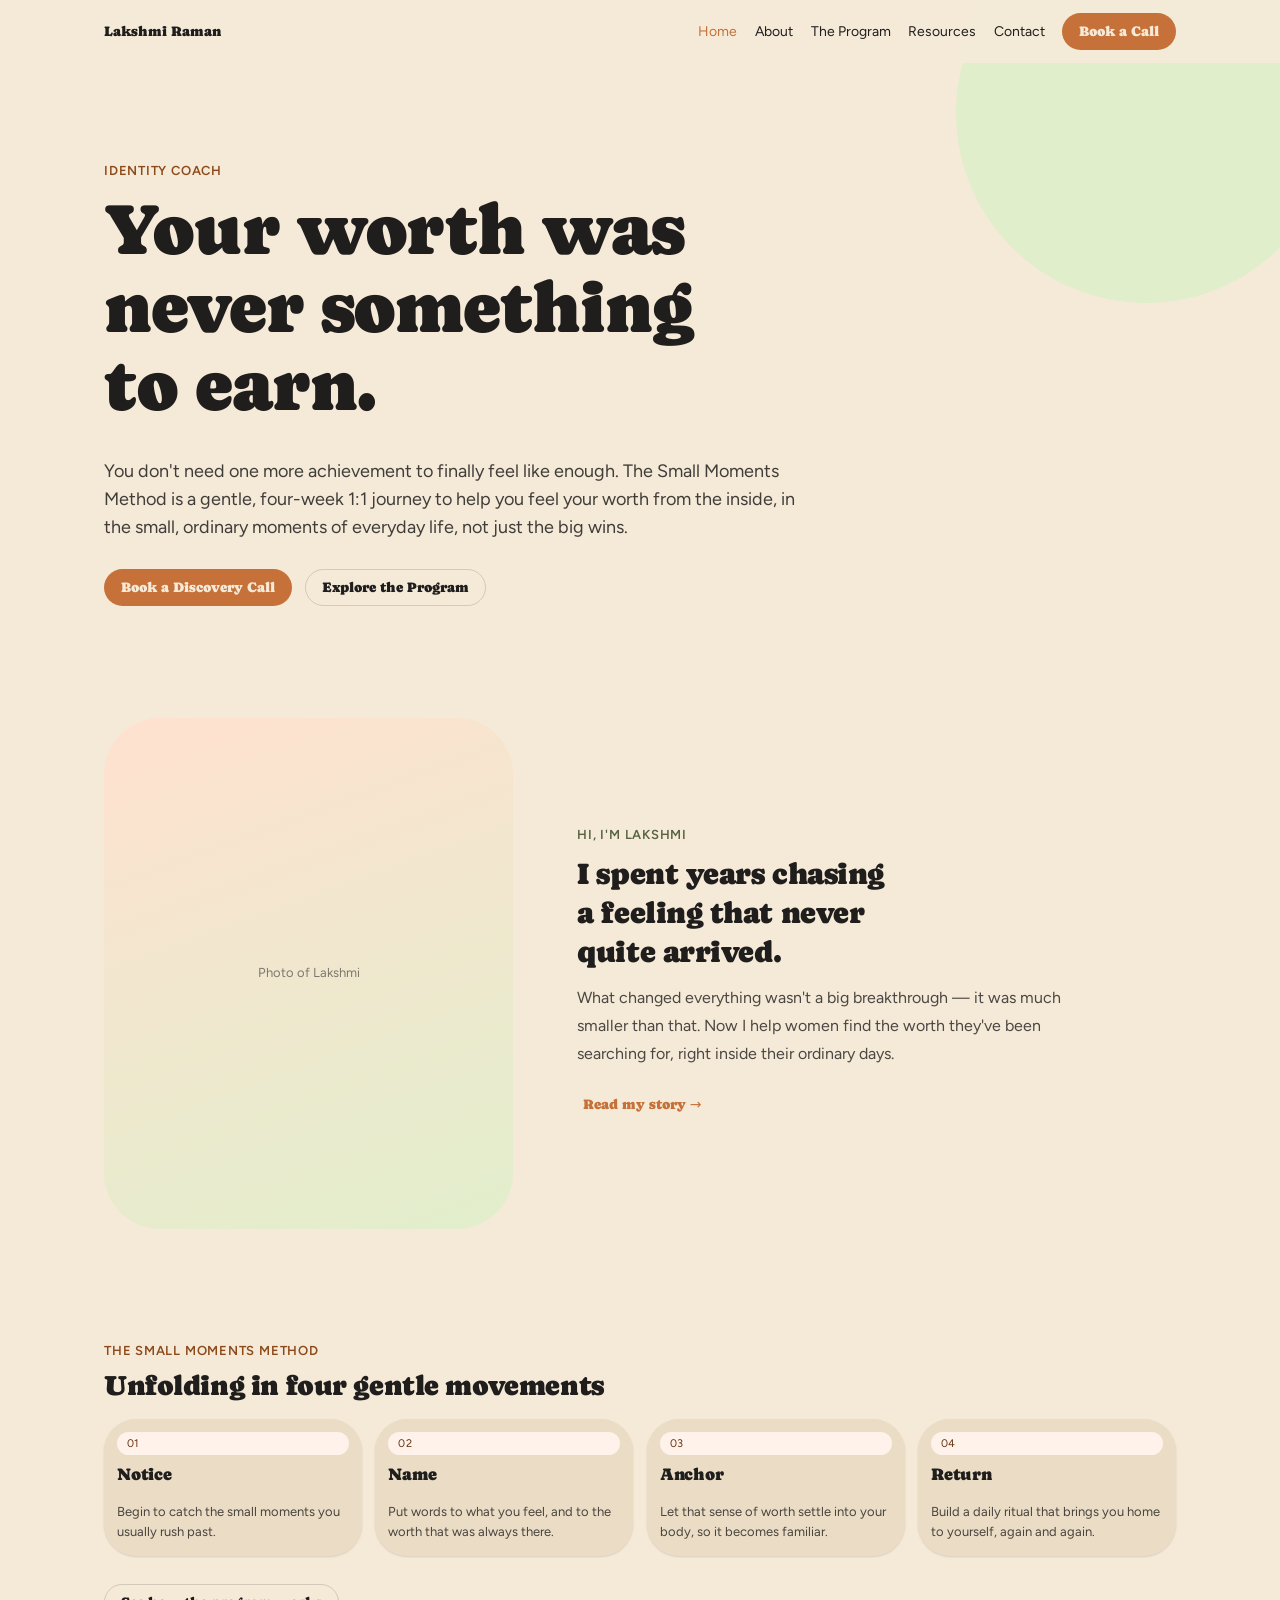
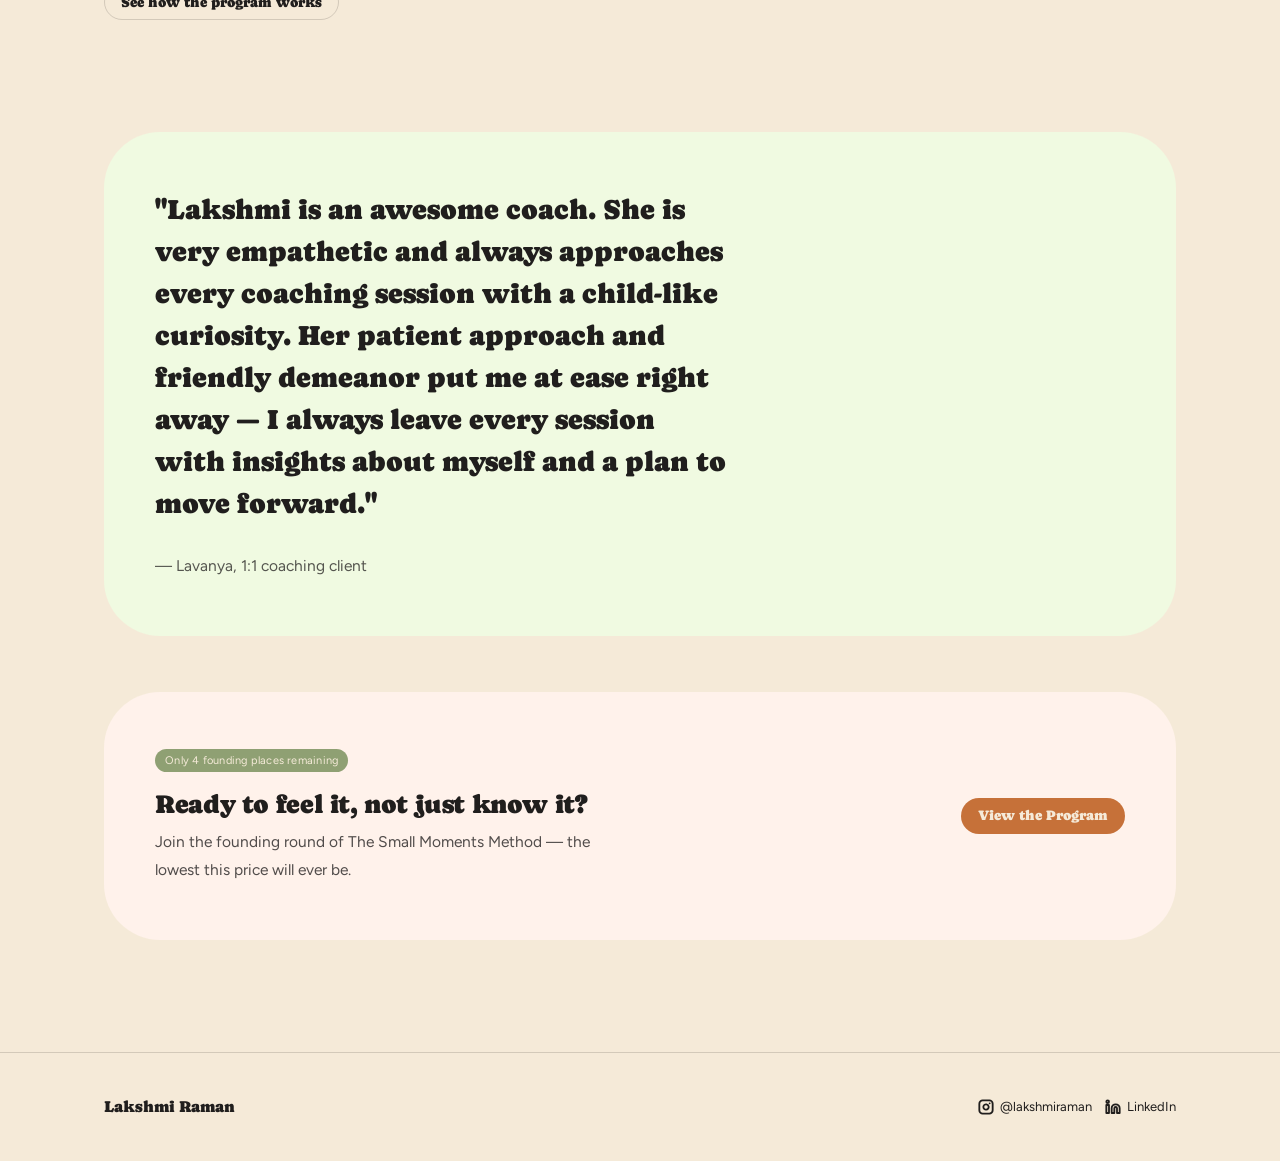
==== index.html @ 179ff1ee "Initial static site: The Small Moments Method" ====
<!DOCTYPE html>
<html lang="en">
<head>
<meta charset="utf-8">
<meta name="viewport" content="width=device-width, initial-scale=1">
<title>Lakshmi Raman — The Small Moments Method</title>
<meta name="description" content="A gentle, four-week 1:1 identity coaching journey to help you feel your worth from the inside.">
<link rel="stylesheet" href="styles.css">
</head>
<body>

<nav class="nav">
  <a href="index.html" class="smm-link nav-brand">Lakshmi Raman</a>
  <a href="index.html" class="smm-link" aria-current="page">Home</a>
  <a href="about.html" class="smm-link">About</a>
  <a href="program.html" class="smm-link">The Program</a>
  <a href="resources.html" class="smm-link">Resources</a>
  <a href="contact.html" class="smm-link">Contact</a>
  <a href="contact.html" class="btn btn-primary smm-link">Book a Call</a>
</nav>

<div class="wrap">

  <section style="position:relative;padding:calc(3.5 * var(--leading)) 0 calc(2 * var(--leading))">
    <div style="position:absolute;right:-160px;top:-140px;width:380px;height:380px;border-radius:50%;background:var(--color-accent-2-200);pointer-events:none;z-index:-1"></div>
    <span class="eyebrow">Identity Coach</span>
    <h1 style="font-size:clamp(40px, 5.8vw, 72px);line-height:clamp(43px, 6.26vw, 78px);margin:0;max-width:16ch">Your worth was never something to earn.</h1>
    <p style="font-size:18px;line-height:var(--leading);max-width:58ch;margin:calc(1.2 * var(--leading)) 0 0;color:color-mix(in srgb, var(--color-text) 85%, transparent)">You don't need one more achievement to finally feel like enough. The Small Moments Method is a gentle, four-week 1:1 journey to help you feel your worth from the inside, in the small, ordinary moments of everyday life, not just the big wins.</p>
    <div style="display:flex;gap:var(--space-3);flex-wrap:wrap;margin-top:var(--leading)">
      <a href="contact.html" class="btn btn-primary smm-link">Book a Discovery Call</a>
      <a href="program.html" class="btn btn-secondary smm-link">Explore the Program</a>
    </div>
  </section>

  <section class="split" style="padding:calc(2 * var(--leading)) 0">
    <figure class="col-photo portrait">Photo of Lakshmi</figure>
    <div class="col-text">
      <span class="eyebrow sage">Hi, I'm Lakshmi</span>
      <h2 style="font-size:30px;line-height:calc(1.4 * var(--leading));margin:0 0 var(--space-3);max-width:22ch">I spent years chasing a feeling that never quite arrived.</h2>
      <p style="font-size:16px;line-height:var(--leading);color:color-mix(in srgb, var(--color-text) 80%, transparent);max-width:52ch;margin:0 0 var(--space-4)">What changed everything wasn't a big breakthrough — it was much smaller than that. Now I help women find the worth they've been searching for, right inside their ordinary days.</p>
      <a href="about.html" class="btn btn-ghost smm-link">Read my story →</a>
    </div>
  </section>

  <section style="padding:calc(2 * var(--leading)) 0">
    <span class="eyebrow">The Small Moments Method</span>
    <h2 style="font-size:28px;margin:0 0 var(--space-4);max-width:36ch">Unfolding in four gentle movements</h2>
    <div class="grid-4">
      <div class="card elev-sm">
        <span class="tag tag-accent">01</span>
        <h3 class="card-title">Notice</h3>
        <p class="card-body">Begin to catch the small moments you usually rush past.</p>
      </div>
      <div class="card elev-sm">
        <span class="tag tag-accent">02</span>
        <h3 class="card-title">Name</h3>
        <p class="card-body">Put words to what you feel, and to the worth that was always there.</p>
      </div>
      <div class="card elev-sm">
        <span class="tag tag-accent">03</span>
        <h3 class="card-title">Anchor</h3>
        <p class="card-body">Let that sense of worth settle into your body, so it becomes familiar.</p>
      </div>
      <div class="card elev-sm">
        <span class="tag tag-accent">04</span>
        <h3 class="card-title">Return</h3>
        <p class="card-body">Build a daily ritual that brings you home to yourself, again and again.</p>
      </div>
    </div>
    <div style="margin-top:var(--leading)">
      <a href="program.html" class="btn btn-secondary smm-link">See how the program works</a>
    </div>
  </section>

  <section style="padding:calc(2 * var(--leading)) 0">
    <figure class="panel panel-sage" style="margin:0">
      <blockquote style="font-family:var(--font-heading);font-weight:400;font-size:clamp(22px, 2.4vw, 28px);line-height:calc(1.5 * var(--leading));max-width:34ch;margin:0">"Lakshmi is an awesome coach. She is very empathetic and always approaches every coaching session with a child-like curiosity. Her patient approach and friendly demeanor put me at ease right away — I always leave every session with insights about myself and a plan to move forward."</blockquote>
      <figcaption style="font-size:15.5px;line-height:var(--leading);color:color-mix(in srgb, var(--color-text) 75%, transparent);margin:var(--leading) 0 0">— Lavanya, 1:1 coaching client</figcaption>
    </figure>
  </section>

  <section style="padding:0 0 calc(3 * var(--leading))">
    <div class="panel panel-accent" style="display:flex;flex-wrap:wrap;gap:var(--leading);align-items:center;justify-content:space-between">
      <div>
        <span class="tag" style="background:var(--color-accent-2-500);color:var(--color-bg);margin-bottom:var(--space-2);display:inline-flex">Only 4 founding places remaining</span>
        <h3 style="font-size:26px;margin:var(--space-2) 0 var(--space-2)">Ready to feel it, not just know it?</h3>
        <p style="font-size:15.5px;line-height:var(--leading);color:color-mix(in srgb, var(--color-text) 78%, transparent);margin:0;max-width:48ch">Join the founding round of The Small Moments Method — the lowest this price will ever be.</p>
      </div>
      <a href="program.html" class="btn btn-primary smm-link">View the Program</a>
    </div>
  </section>

</div>

<footer>
  <div class="wrap footer-inner">
    <span style="font-family:var(--font-heading);font-size:16px">Lakshmi Raman</span>
    <div style="display:flex;gap:var(--space-3);align-items:center">
      <a href="https://instagram.com/lakshmiraman" target="_blank" rel="noopener" class="smm-link" style="font-size:13px;display:flex;align-items:center;gap:6px"><svg width="16" height="16" viewBox="0 0 24 24" fill="none" stroke="currentColor" stroke-width="2.75" stroke-linecap="round" stroke-linejoin="round"><rect width="20" height="20" x="2" y="2" rx="5" ry="5"></rect><path d="M16 11.37A4 4 0 1 1 12.63 8 4 4 0 0 1 16 11.37z"></path><line x1="17.5" x2="17.51" y1="6.5" y2="6.5"></line></svg> @lakshmiraman</a>
      <a href="https://www.linkedin.com/in/lakshmi-raman-5a0a5632/" target="_blank" rel="noopener" class="smm-link" style="font-size:13px;display:flex;align-items:center;gap:6px"><svg width="16" height="16" viewBox="0 0 24 24" fill="none" stroke="currentColor" stroke-width="2.75" stroke-linecap="round" stroke-linejoin="round"><path d="M16 8a6 6 0 0 1 6 6v7h-4v-7a2 2 0 0 0-2-2 2 2 0 0 0-2 2v7h-4v-7a6 6 0 0 1 6-6z"></path><rect width="4" height="12" x="2" y="9"></rect><circle cx="4" cy="4" r="2"></circle></svg> LinkedIn</a>
    </div>
  </div>
</footer>

</body>
</html>
---- styles.css ----
@import url('https://fonts.googleapis.com/css2?family=Caprasimo:wght@400&family=Figtree:wght@400;600;700&display=swap');

:root {
  --color-bg: #f5ead8;
  --color-surface: #ebddc5;
  --color-text: #201e1d;
  --color-accent: #c67139;
  --color-accent-2: #7a8a5e;
  --color-divider: color-mix(in srgb, #201e1d 16%, transparent);

  --color-accent-100: #fff2eb;
  --color-accent-200: #ffe1d0;
  --color-accent-600: #b2622d;
  --color-accent-700: #8c491a;
  --color-accent-800: #643312;

  --color-accent-2-100: #f0fae1;
  --color-accent-2-200: #e1eecc;
  --color-accent-2-500: #8fa073;
  --color-accent-2-700: #56633f;
  --color-accent-2-800: #3d472b;

  --font-heading: "Caprasimo", system-ui, sans-serif;
  --font-body: "Figtree", system-ui, sans-serif;

  --space-1: 4.4px;
  --space-2: 8.8px;
  --space-3: 13.2px;
  --space-4: 17.6px;
  --space-6: 26.4px;
  --space-8: 35.2px;

  --radius-sm: 8px;
  --radius-md: 16px;
  --radius-lg: 28px;

  --shadow-sm: 0 1px 2px color-mix(in srgb, #2e2b25 14%, transparent);
  --shadow-md: 0 3px 10px color-mix(in srgb, #2e2b25 16%, transparent);
  --shadow-lg: 0 12px 32px color-mix(in srgb, #2e2b25 22%, transparent);

  --leading: 28px;
  --edge: clamp(20px, 5vw, 72px);
}

html { scroll-behavior: smooth; }
@media (prefers-reduced-motion: reduce) { html { scroll-behavior: auto; } }
*, *::before, *::after { box-sizing: border-box; }

body {
  margin: 0;
  min-height: 100vh;
  background: var(--color-bg);
  color: var(--color-text);
  font-family: var(--font-body);
  font-size: 15px;
  line-height: 1.55;
  font-weight: 400;
  text-wrap: pretty;
  overflow-x: clip;
}

h1, h2, h3, h4, h5, h6 {
  font-family: var(--font-heading);
  font-weight: 400;
  line-height: 1.12;
  letter-spacing: -0.015em;
  margin: 0 0 var(--space-2);
}
p { margin: 0 0 var(--space-3); }
a { color: var(--color-accent); text-underline-offset: 3px; }
img { display: block; max-width: 100%; }
figure { margin: 0; }
:focus { outline: none; }
:focus-visible { outline: 2px solid var(--color-accent); outline-offset: 2px; }
::selection { background: color-mix(in srgb, var(--color-accent) 30%, transparent); }

.wrap { max-width: 1200px; margin: 0 auto; padding: 0 var(--edge); }

/* — nav — */
.nav {
  display: flex; align-items: center; gap: var(--space-4);
  flex-wrap: wrap; row-gap: var(--space-2);
  padding: var(--space-3) var(--edge);
  position: sticky; top: 0;
  background: color-mix(in srgb, var(--color-bg) 92%, transparent);
  backdrop-filter: blur(6px);
  z-index: 10;
}
@media (min-width: 1272px) {
  .nav { padding-inline: calc((100% - 1200px) / 2 + var(--edge)); }
}
.nav-brand { font-family: var(--font-heading); font-size: 30px; margin-right: auto; }
.smm-link { color: inherit; text-decoration: none; }
.nav a { font-size: 14px; }
.nav a:hover, .nav a[aria-current='page'] { color: var(--color-accent); }

/* — buttons — */
.btn {
  display: inline-flex; align-items: center; justify-content: center; gap: 6px;
  cursor: pointer; text-decoration: none;
  font-family: var(--font-heading); font-weight: 400;
  font-size: 14px; line-height: 1.2; color: var(--color-text);
  background: transparent; border: 1px solid transparent;
  padding: var(--space-2) calc(var(--space-3) * 1.2);
  border-radius: 999px;
}
.btn-primary { background: var(--color-accent); color: var(--color-bg); }
.btn-primary:hover { background: var(--color-accent-600); }
.btn-primary:active { background: var(--color-accent-700); }
.btn-secondary { border-color: var(--color-divider); }
.btn-secondary:hover { background: color-mix(in srgb, var(--color-text) 7%, transparent); }
.btn-ghost { color: var(--color-accent); padding-inline: var(--space-1); }
.btn-ghost:hover { background: color-mix(in srgb, var(--color-accent) 10%, transparent); }
.btn-block { width: 100%; margin-top: var(--space-2); }
.btn:disabled { opacity: 0.45; cursor: not-allowed; }

/* — forms — */
.field > label {
  display: block; font-size: 12px; margin-bottom: 5px;
  color: color-mix(in srgb, var(--color-text) 70%, transparent);
}
.input {
  width: 100%; min-height: 36px; padding: 6px 14px; font: inherit;
  font-size: 14px; color: var(--color-text); caret-color: var(--color-accent);
  background: var(--color-surface);
  border: 1px solid var(--color-divider); border-radius: 999px;
}
.input:hover { border-color: color-mix(in srgb, var(--color-text) 45%, transparent); }
.input:focus-visible { border-color: var(--color-accent); outline-offset: 0; }
textarea.input { min-height: 90px; border-radius: var(--radius-md); resize: vertical; }

/* — cards — */
.card {
  display: flex; flex-direction: column; gap: var(--space-2);
  padding: var(--space-3); border-radius: calc(var(--radius-lg) * 1.15); background: var(--color-surface);
}
.card-kicker { font-size: 10px; letter-spacing: 0.1em; text-transform: uppercase; color: var(--color-accent); }
.card-title { font-family: var(--font-heading); font-weight: 400; font-size: 17px; line-height: 1.2; }
.card-body { margin: 0; font-size: 13px; opacity: 0.8; flex: 1; }
.elev-sm { box-shadow: var(--shadow-sm); }

/* — tags — */
.tag {
  display: inline-flex; align-items: center; font-size: 11px;
  letter-spacing: 0.02em; padding: 3px 10px; border-radius: 12px;
}
.tag-accent { background: var(--color-accent-100); color: var(--color-accent-800); }
.tag-accent-2 { background: var(--color-accent-2-100); color: var(--color-accent-2-800); }
.tag-outline { border: 1px solid var(--color-accent); color: var(--color-accent); }

/* — eyebrow — */
.eyebrow {
  display: block; font-size: 13px; letter-spacing: 0.06em; text-transform: uppercase;
  font-weight: 600; color: var(--color-accent-700); margin: 0 0 var(--space-2);
}
.eyebrow.sage { color: var(--color-accent-2-700); }

/* — portrait placeholder (swap for a real <img> when photos are ready) — */
.portrait {
  margin: 0; border-radius: 56px; overflow: hidden; flex: 1 1 280px; min-width: 0;
  width: 100%; aspect-ratio: 4/5;
  background: linear-gradient(160deg, var(--color-accent-200), var(--color-accent-2-200));
  display: flex; align-items: center; justify-content: center;
  color: color-mix(in srgb, var(--color-text) 55%, transparent);
  font-size: 13px; text-align: center; padding: var(--space-4);
}

/* — footer — */
footer { border-top: 1px solid var(--color-divider); margin-top: var(--leading); }
.footer-inner {
  padding: calc(1.5 * var(--leading)) var(--edge);
  display: flex; flex-wrap: wrap; gap: var(--space-3);
  align-items: center; justify-content: space-between;
}

/* — layout helpers — */
.grid-4 { display: grid; grid-template-columns: repeat(auto-fit, minmax(200px, 1fr)); gap: var(--space-3); }
.grid-icons { display: grid; grid-template-columns: repeat(auto-fit, minmax(160px, 1fr)); gap: var(--space-4); }
.grid-outcomes { display: grid; grid-template-columns: repeat(auto-fit, minmax(260px, 1fr)); gap: var(--space-3) var(--leading); }
.split { display: flex; flex-wrap: wrap; gap: var(--leading) clamp(24px, 5vw, 72px); align-items: center; }
.split.top { align-items: flex-start; }
.split > .col-photo { flex: 1 1 280px; min-width: 0; }
.split > .col-text { flex: 2 1 340px; min-width: 0; }

.panel { border-radius: 56px; padding: calc(2 * var(--leading)) clamp(24px, 4vw, 64px); }
.panel-accent { background: var(--color-accent-100); }
.panel-sage { background: var(--color-accent-2-100); }
.panel-surface { background: var(--color-surface); }
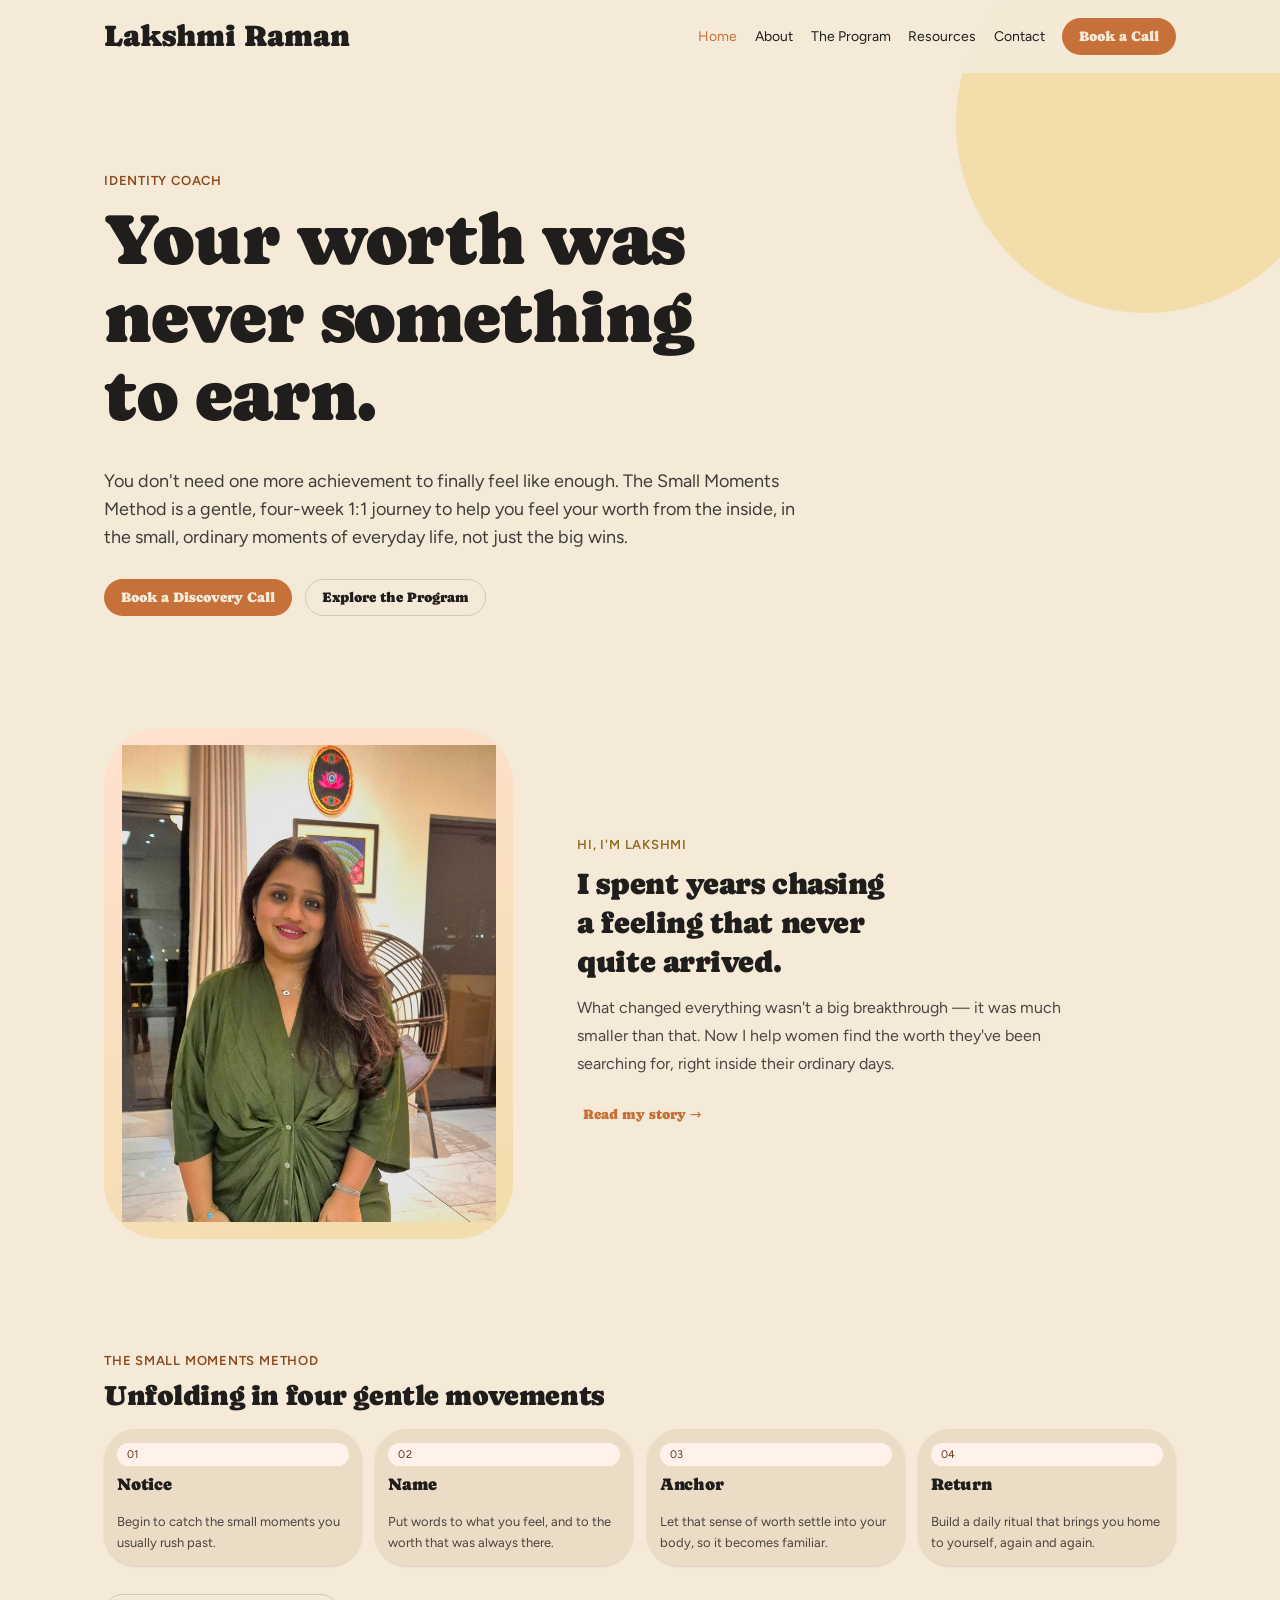
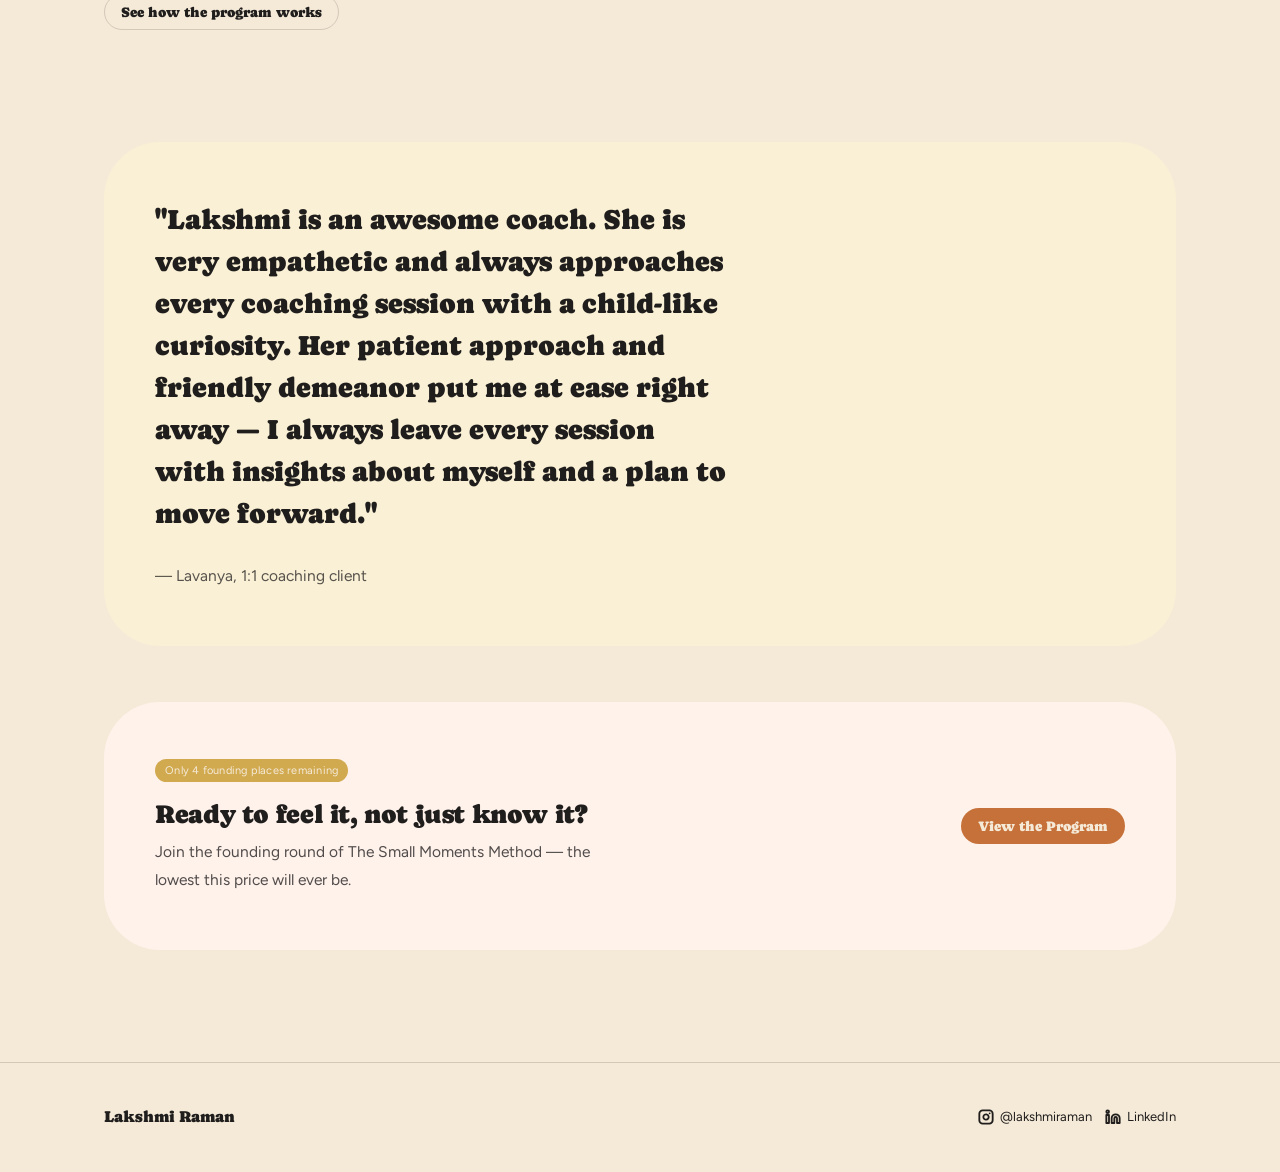
==== commit b13eb527: "Add portrait photo, warm up accent-2 color, fix nav-brand size" ====
--- a/index.html
+++ b/index.html
@@ -33,7 +33,7 @@
   </section>
 
   <section class="split" style="padding:calc(2 * var(--leading)) 0">
-    <figure class="col-photo portrait">Photo of Lakshmi</figure>
+    <figure class="col-photo portrait"><img src="assets/lakshmi-portrait.jpeg" alt="Lakshmi Raman" style="width:100%;height:100%;object-fit:cover"></figure>
     <div class="col-text">
       <span class="eyebrow sage">Hi, I'm Lakshmi</span>
       <h2 style="font-size:30px;line-height:calc(1.4 * var(--leading));margin:0 0 var(--space-3);max-width:22ch">I spent years chasing a feeling that never quite arrived.</h2>
--- a/styles.css
+++ b/styles.css
@@ -5,7 +5,7 @@
   --color-surface: #ebddc5;
   --color-text: #201e1d;
   --color-accent: #c67139;
-  --color-accent-2: #7a8a5e;
+  --color-accent-2: #c99a3f;
   --color-divider: color-mix(in srgb, #201e1d 16%, transparent);
 
   --color-accent-100: #fff2eb;
@@ -14,11 +14,11 @@
   --color-accent-700: #8c491a;
   --color-accent-800: #643312;
 
-  --color-accent-2-100: #f0fae1;
-  --color-accent-2-200: #e1eecc;
-  --color-accent-2-500: #8fa073;
-  --color-accent-2-700: #56633f;
-  --color-accent-2-800: #3d472b;
+  --color-accent-2-100: #faf0d5;
+  --color-accent-2-200: #f2ddab;
+  --color-accent-2-500: #d1a94f;
+  --color-accent-2-700: #8f6b1f;
+  --color-accent-2-800: #5f4714;
 
   --font-heading: "Caprasimo", system-ui, sans-serif;
   --font-body: "Figtree", system-ui, sans-serif;
@@ -89,7 +89,7 @@
 @media (min-width: 1272px) {
   .nav { padding-inline: calc((100% - 1200px) / 2 + var(--edge)); }
 }
-.nav-brand { font-family: var(--font-heading); font-size: 30px; margin-right: auto; }
+.nav-brand { font-family: var(--font-heading); font-size: 30px !important; margin-right: auto; }
 .smm-link { color: inherit; text-decoration: none; }
 .nav a { font-size: 14px; }
 .nav a:hover, .nav a[aria-current='page'] { color: var(--color-accent); }
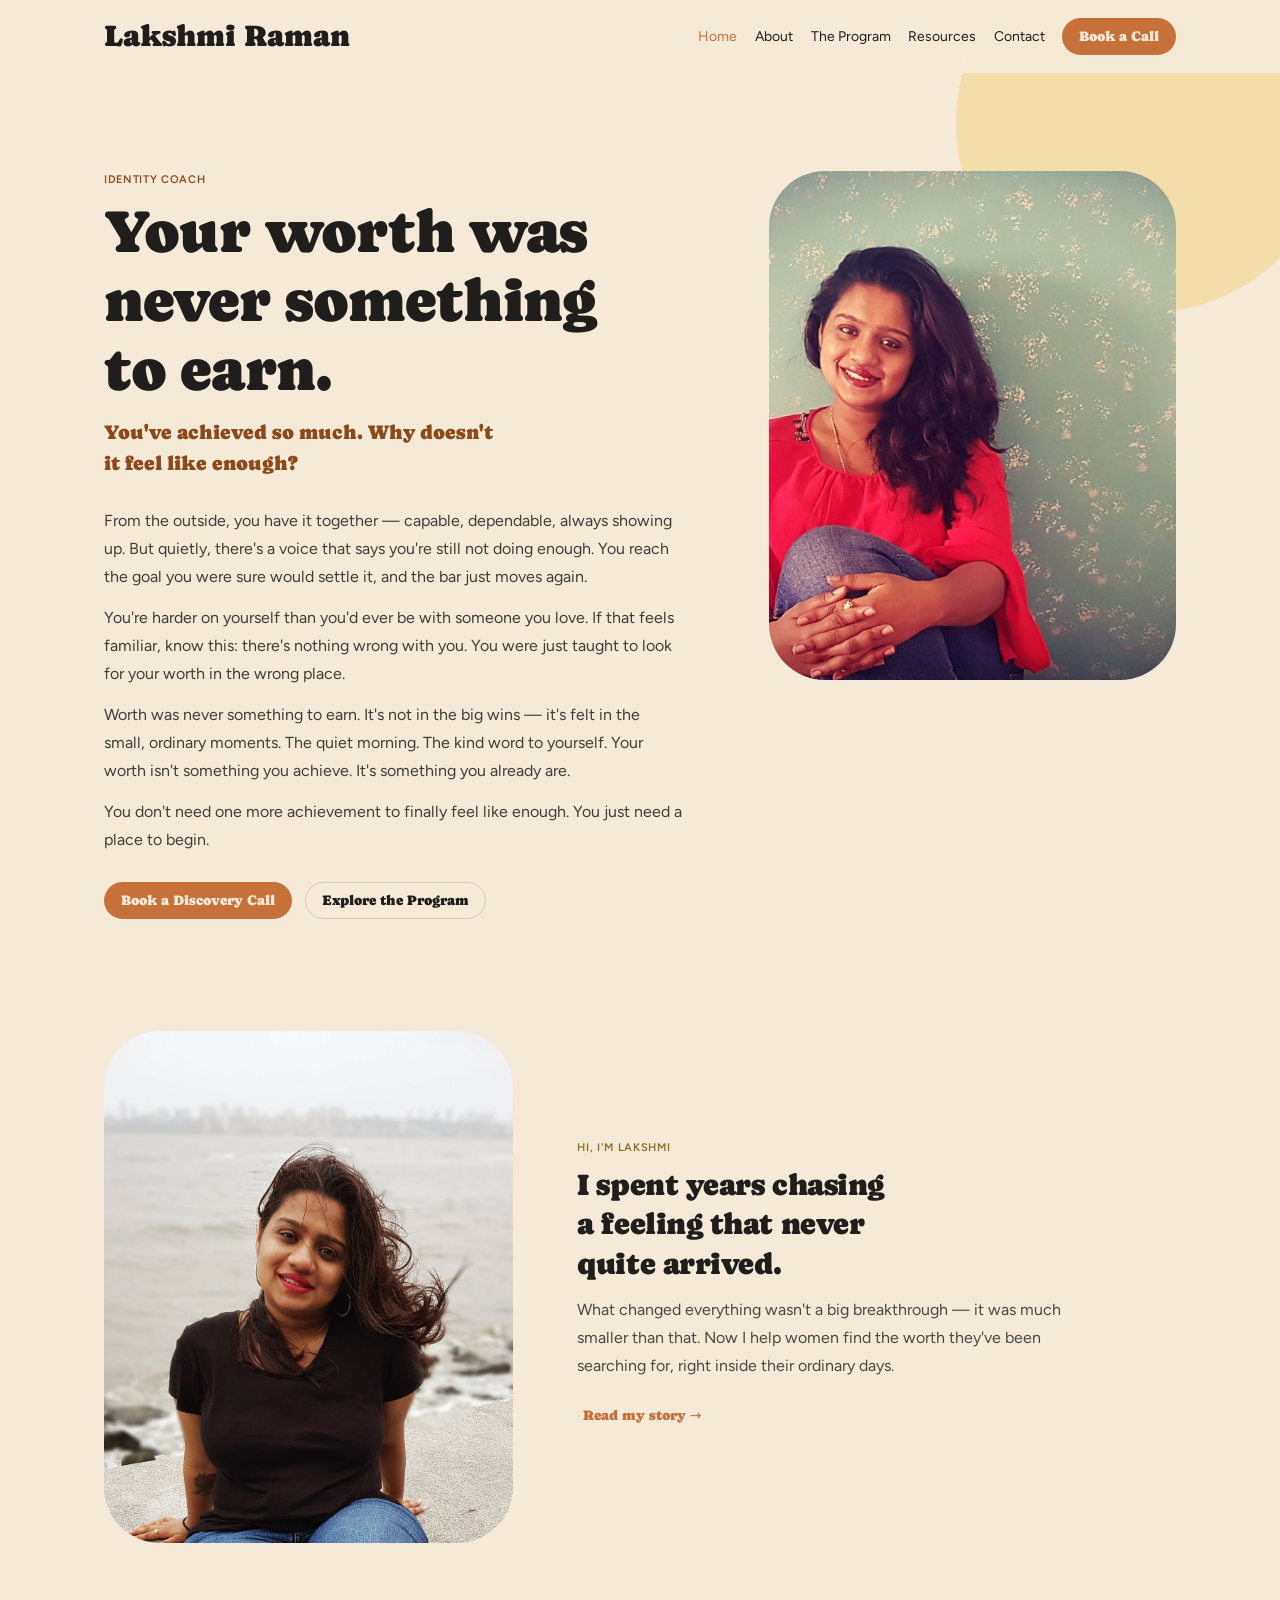
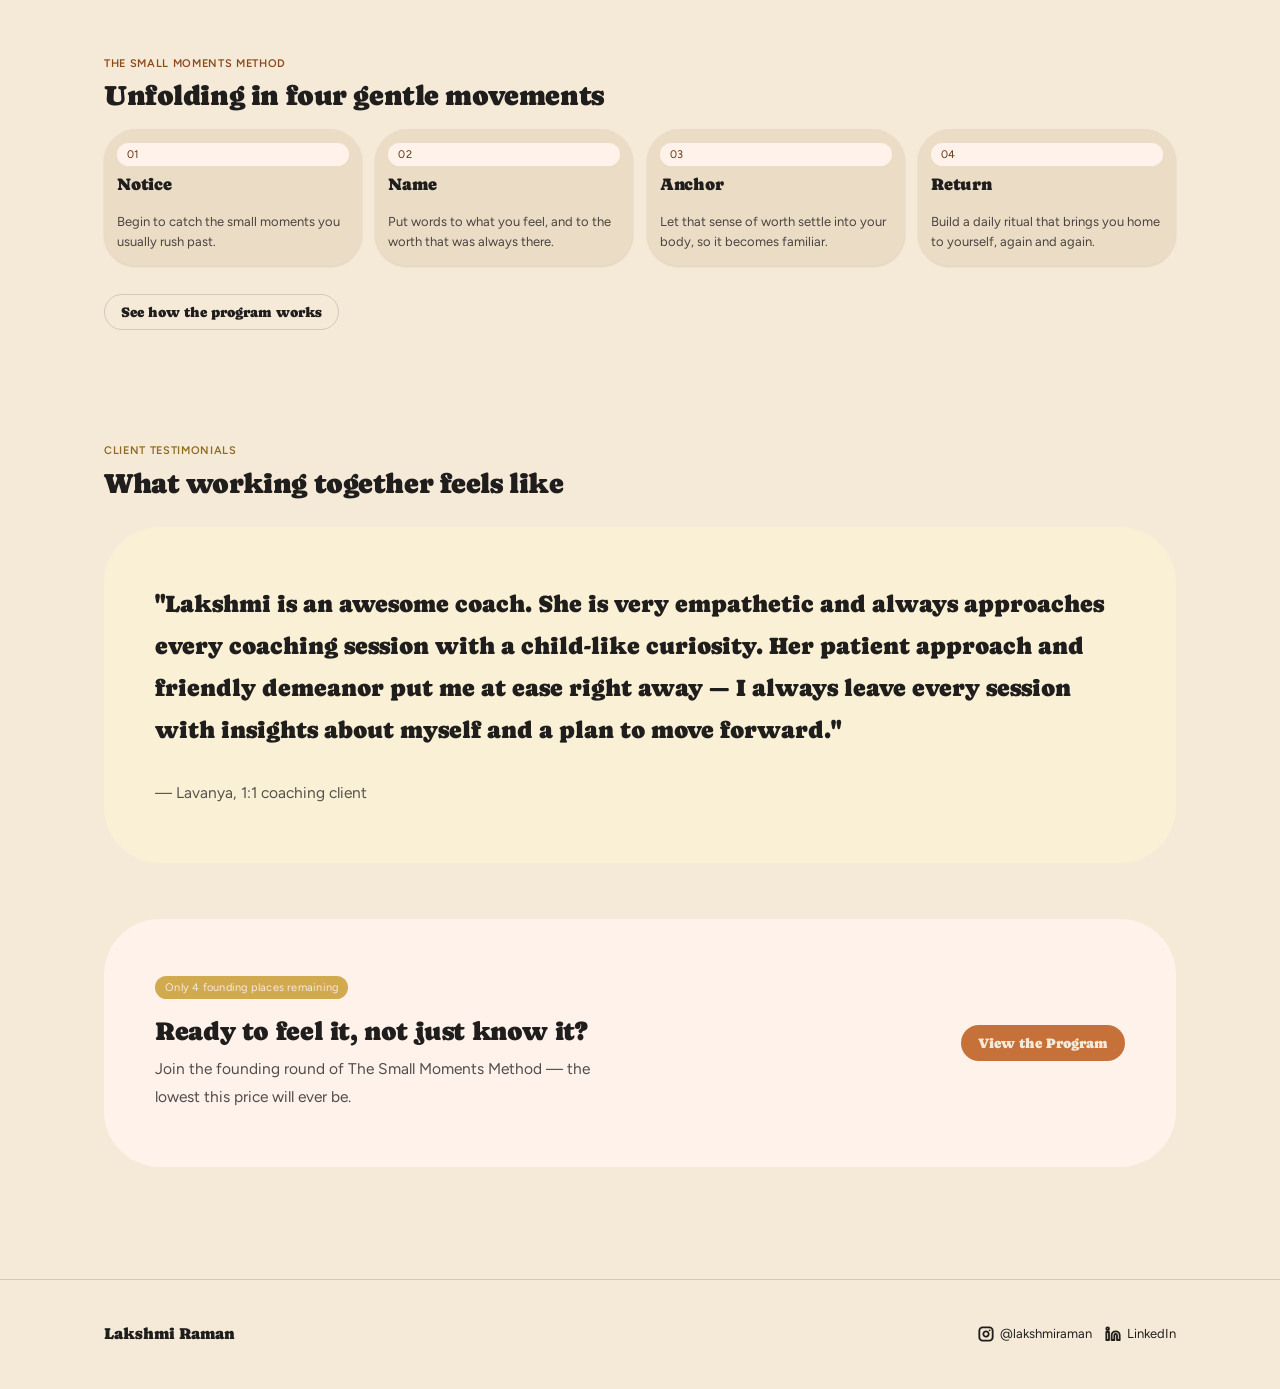
==== commit 6bdd52fe: "Redesign home hero with new copy and photo, add Client Testimonials section" ====
--- a/index.html
+++ b/index.html
@@ -21,15 +21,24 @@
 
 <div class="wrap">
 
-  <section style="position:relative;padding:calc(3.5 * var(--leading)) 0 calc(2 * var(--leading))">
+  <section class="split top" style="position:relative;padding:calc(3.5 * var(--leading)) 0 calc(2 * var(--leading))">
     <div style="position:absolute;right:-160px;top:-140px;width:380px;height:380px;border-radius:50%;background:var(--color-accent-2-200);pointer-events:none;z-index:-1"></div>
-    <span class="eyebrow">Identity Coach</span>
-    <h1 style="font-size:clamp(40px, 5.8vw, 72px);line-height:clamp(43px, 6.26vw, 78px);margin:0;max-width:16ch">Your worth was never something to earn.</h1>
-    <p style="font-size:18px;line-height:var(--leading);max-width:58ch;margin:calc(1.2 * var(--leading)) 0 0;color:color-mix(in srgb, var(--color-text) 85%, transparent)">You don't need one more achievement to finally feel like enough. The Small Moments Method is a gentle, four-week 1:1 journey to help you feel your worth from the inside, in the small, ordinary moments of everyday life, not just the big wins.</p>
-    <div style="display:flex;gap:var(--space-3);flex-wrap:wrap;margin-top:var(--leading)">
-      <a href="contact.html" class="btn btn-primary smm-link">Book a Discovery Call</a>
-      <a href="program.html" class="btn btn-secondary smm-link">Explore the Program</a>
+    <div class="col-text" style="flex:3 1 380px">
+      <span class="eyebrow">Identity Coach</span>
+      <h1 style="font-size:clamp(36px, 5vw, 60px);line-height:1.15;margin:0 0 var(--space-3);max-width:16ch">Your worth was never something to earn.</h1>
+      <p style="font-family:var(--font-heading);font-weight:400;font-size:20px;color:var(--color-accent-700);margin:0 0 var(--leading);max-width:34ch">You've achieved so much. Why doesn't it feel like enough?</p>
+      <div style="font-size:16px;line-height:var(--leading);color:color-mix(in srgb, var(--color-text) 85%, transparent);display:flex;flex-direction:column;gap:var(--space-3);max-width:58ch">
+        <p style="margin:0">From the outside, you have it together — capable, dependable, always showing up. But quietly, there's a voice that says you're still not doing enough. You reach the goal you were sure would settle it, and the bar just moves again.</p>
+        <p style="margin:0">You're harder on yourself than you'd ever be with someone you love. If that feels familiar, know this: there's nothing wrong with you. You were just taught to look for your worth in the wrong place.</p>
+        <p style="margin:0">Worth was never something to earn. It's not in the big wins — it's felt in the small, ordinary moments. The quiet morning. The kind word to yourself. Your worth isn't something you achieve. It's something you already are.</p>
+        <p style="margin:0">You don't need one more achievement to finally feel like enough. You just need a place to begin.</p>
+      </div>
+      <div style="display:flex;gap:var(--space-3);flex-wrap:wrap;margin-top:var(--leading)">
+        <a href="contact.html" class="btn btn-primary smm-link">Book a Discovery Call</a>
+        <a href="program.html" class="btn btn-secondary smm-link">Explore the Program</a>
+      </div>
     </div>
+    <figure class="col-photo portrait" style="flex:2 1 260px;align-self:start"><img src="assets/lakshmi-portrait-hero.jpg" alt="Lakshmi Raman" style="width:100%;height:100%;object-fit:cover"></figure>
   </section>
 
   <section class="split" style="padding:calc(2 * var(--leading)) 0">
@@ -72,11 +81,16 @@
     </div>
   </section>
 
-  <section style="padding:calc(2 * var(--leading)) 0">
-    <figure class="panel panel-sage" style="margin:0">
-      <blockquote style="font-family:var(--font-heading);font-weight:400;font-size:clamp(22px, 2.4vw, 28px);line-height:calc(1.5 * var(--leading));max-width:34ch;margin:0">"Lakshmi is an awesome coach. She is very empathetic and always approaches every coaching session with a child-like curiosity. Her patient approach and friendly demeanor put me at ease right away — I always leave every session with insights about myself and a plan to move forward."</blockquote>
-      <figcaption style="font-size:15.5px;line-height:var(--leading);color:color-mix(in srgb, var(--color-text) 75%, transparent);margin:var(--leading) 0 0">— Lavanya, 1:1 coaching client</figcaption>
-    </figure>
+  <section style="padding:calc(2 * var(--leading)) 0" id="testimonials">
+    <span class="eyebrow sage">Client Testimonials</span>
+    <h2 style="font-size:28px;margin:0 0 var(--leading);max-width:36ch">What working together feels like</h2>
+    <div class="grid-testimonials">
+      <figure class="panel panel-sage" style="margin:0">
+        <blockquote style="font-family:var(--font-heading);font-weight:400;font-size:clamp(20px, 2vw, 24px);line-height:calc(1.5 * var(--leading));margin:0">"Lakshmi is an awesome coach. She is very empathetic and always approaches every coaching session with a child-like curiosity. Her patient approach and friendly demeanor put me at ease right away — I always leave every session with insights about myself and a plan to move forward."</blockquote>
+        <figcaption style="font-size:15.5px;line-height:var(--leading);color:color-mix(in srgb, var(--color-text) 75%, transparent);margin:var(--leading) 0 0">— Lavanya, 1:1 coaching client</figcaption>
+      </figure>
+      <!-- Add the next testimonial by copying the <figure class="panel panel-sage"> block above and editing the quote + name. -->
+    </div>
   </section>
 
   <section style="padding:0 0 calc(3 * var(--leading))">
--- a/styles.css
+++ b/styles.css
@@ -150,19 +150,15 @@
 
 /* — eyebrow — */
 .eyebrow {
-  display: block; font-size: 13px; letter-spacing: 0.06em; text-transform: uppercase;
+  display: block; font-size: 11px; letter-spacing: 0.06em; text-transform: uppercase;
   font-weight: 600; color: var(--color-accent-700); margin: 0 0 var(--space-2);
 }
 .eyebrow.sage { color: var(--color-accent-2-700); }
 
-/* — portrait placeholder (swap for a real <img> when photos are ready) — */
+/* — portrait photo frame — */
 .portrait {
   margin: 0; border-radius: 56px; overflow: hidden; flex: 1 1 280px; min-width: 0;
   width: 100%; aspect-ratio: 4/5;
-  background: linear-gradient(160deg, var(--color-accent-200), var(--color-accent-2-200));
-  display: flex; align-items: center; justify-content: center;
-  color: color-mix(in srgb, var(--color-text) 55%, transparent);
-  font-size: 13px; text-align: center; padding: var(--space-4);
 }
 
 /* — footer — */
@@ -177,6 +173,7 @@
 .grid-4 { display: grid; grid-template-columns: repeat(auto-fit, minmax(200px, 1fr)); gap: var(--space-3); }
 .grid-icons { display: grid; grid-template-columns: repeat(auto-fit, minmax(160px, 1fr)); gap: var(--space-4); }
 .grid-outcomes { display: grid; grid-template-columns: repeat(auto-fit, minmax(260px, 1fr)); gap: var(--space-3) var(--leading); }
+.grid-testimonials { display: grid; grid-template-columns: repeat(auto-fit, minmax(320px, 1fr)); gap: var(--leading); align-items: stretch; }
 .split { display: flex; flex-wrap: wrap; gap: var(--leading) clamp(24px, 5vw, 72px); align-items: center; }
 .split.top { align-items: flex-start; }
 .split > .col-photo { flex: 1 1 280px; min-width: 0; }
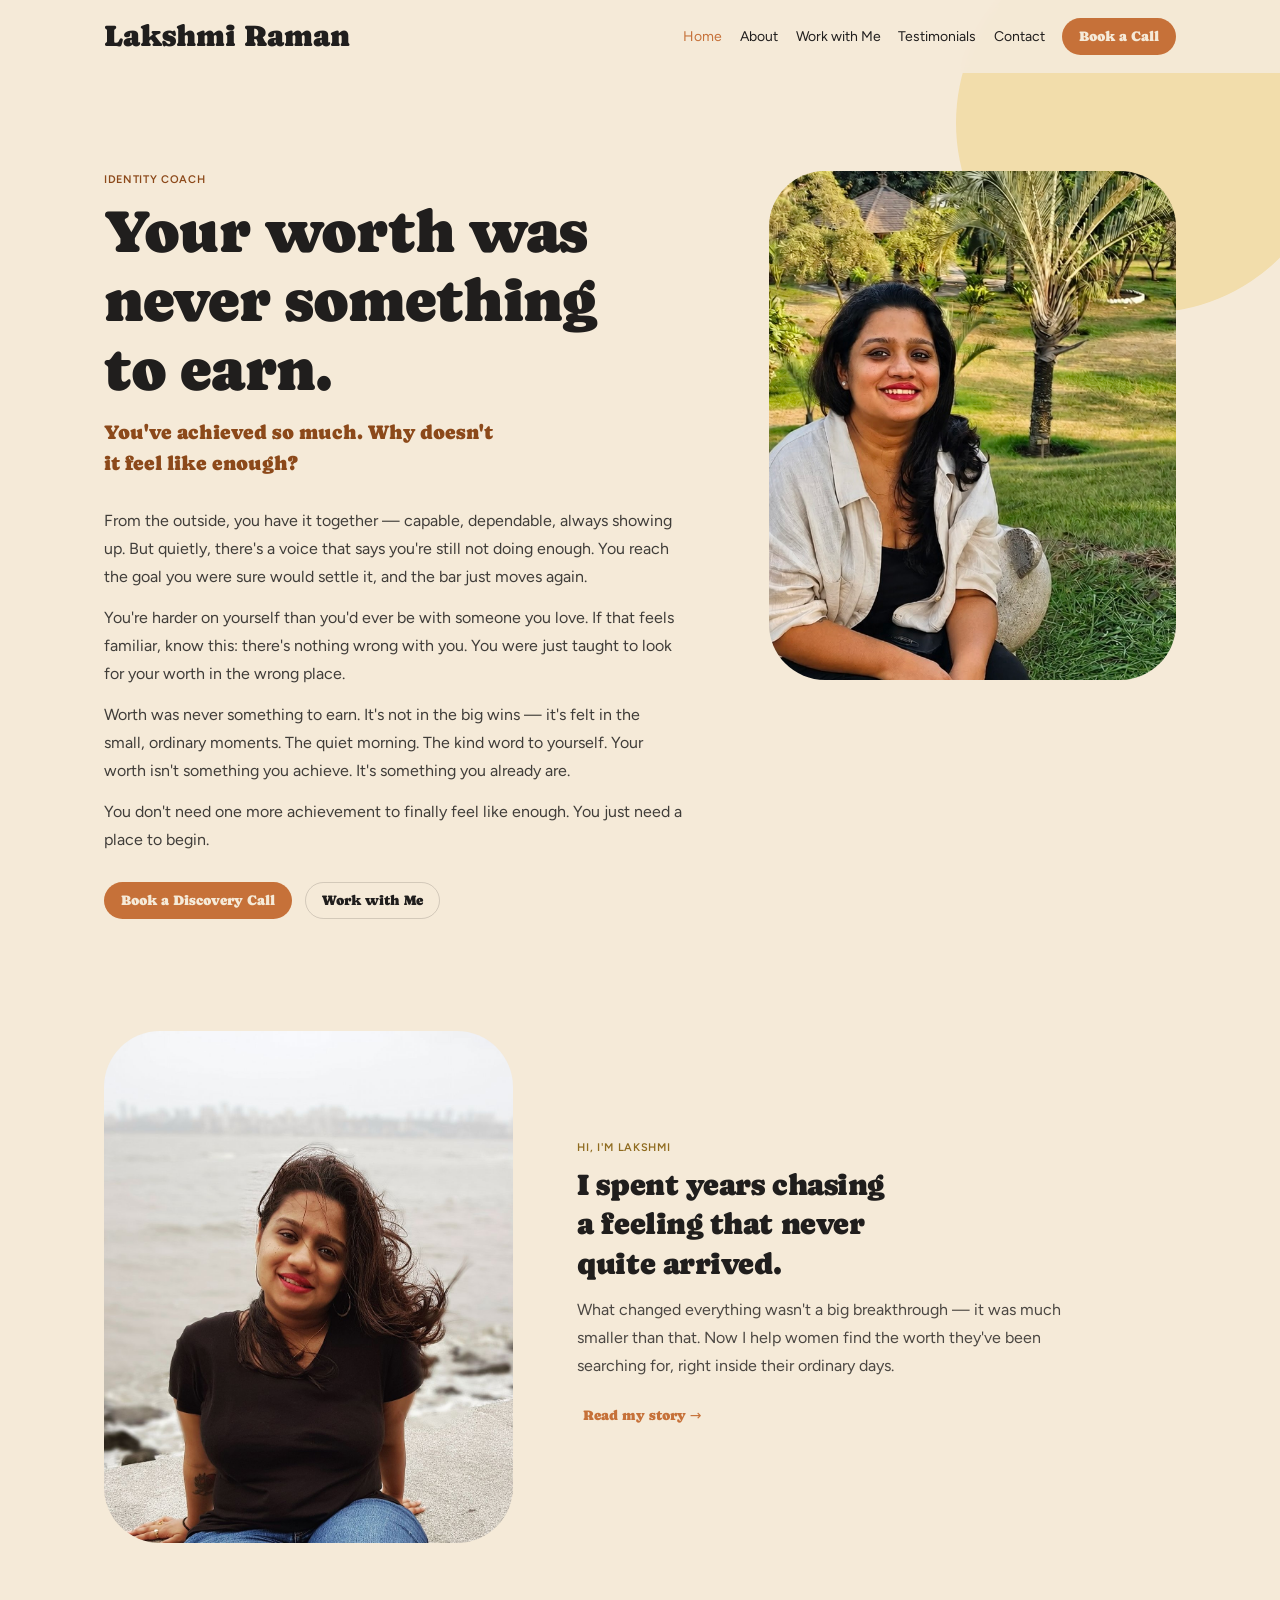
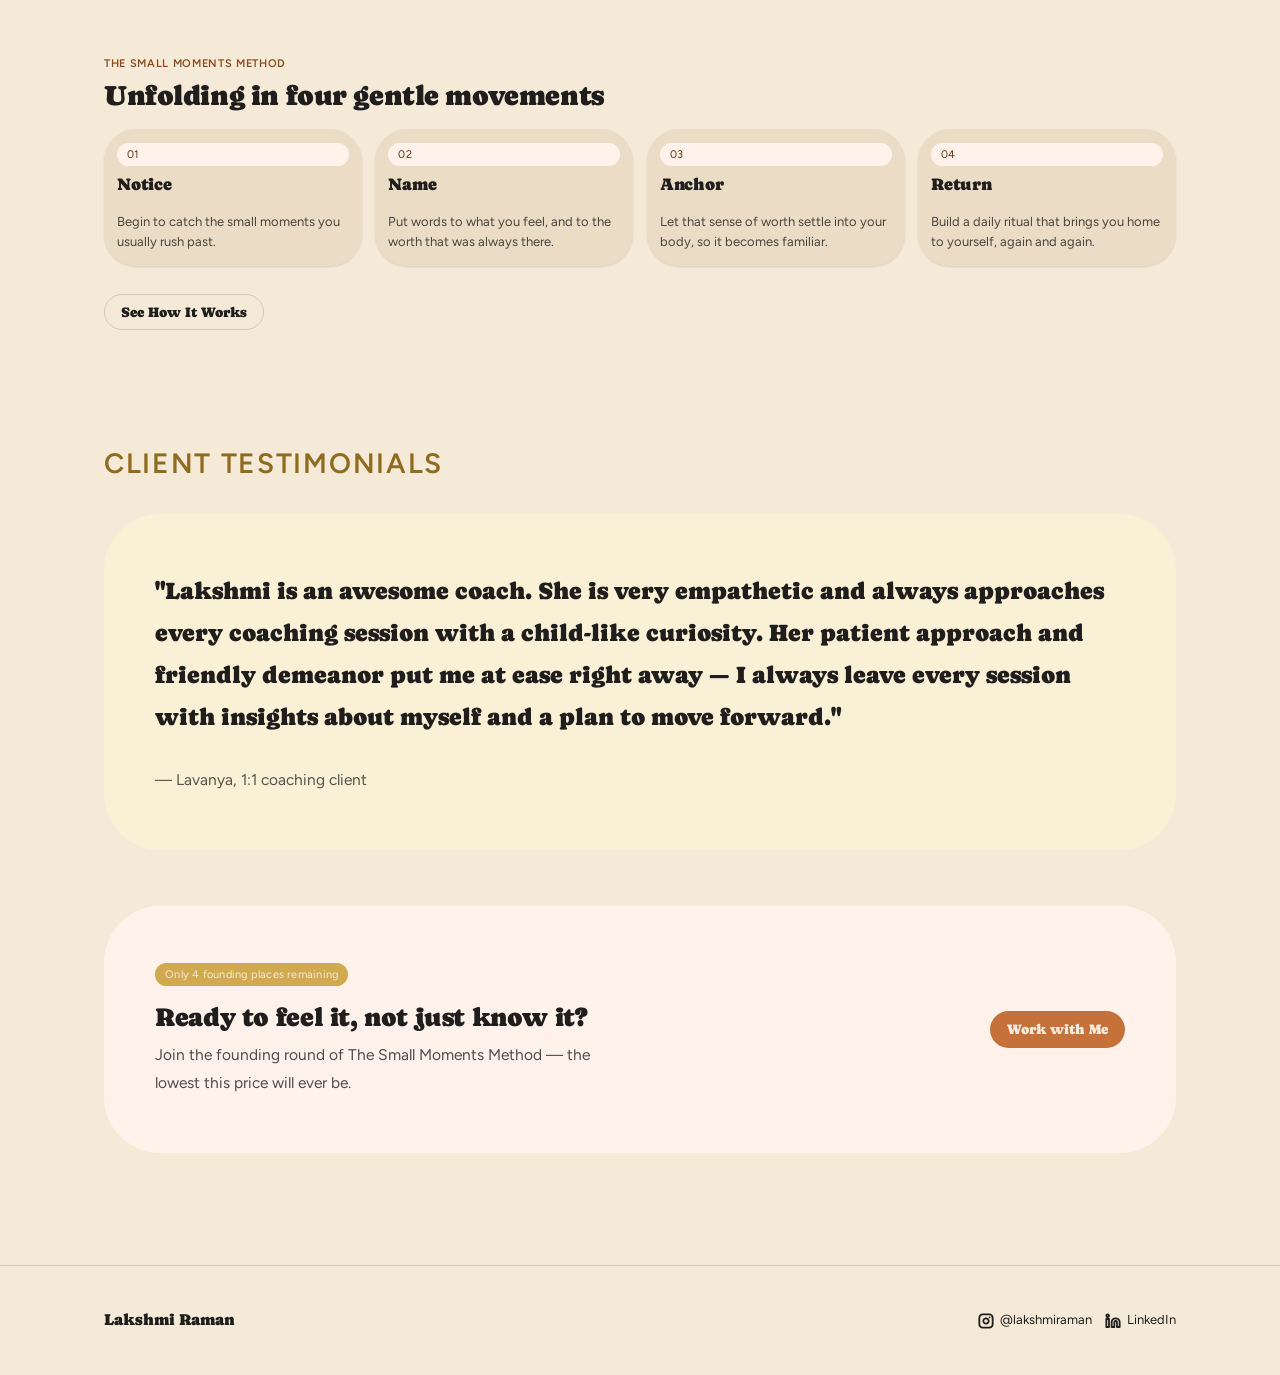
==== commit 64b4587f: "Rename Program to Work with Me, replace Resources with Testimonials, update photos and heading sizes" ====
--- a/index.html
+++ b/index.html
@@ -13,8 +13,8 @@
   <a href="index.html" class="smm-link nav-brand">Lakshmi Raman</a>
   <a href="index.html" class="smm-link" aria-current="page">Home</a>
   <a href="about.html" class="smm-link">About</a>
-  <a href="program.html" class="smm-link">The Program</a>
-  <a href="resources.html" class="smm-link">Resources</a>
+  <a href="program.html" class="smm-link">Work with Me</a>
+  <a href="testimonials.html" class="smm-link">Testimonials</a>
   <a href="contact.html" class="smm-link">Contact</a>
   <a href="contact.html" class="btn btn-primary smm-link">Book a Call</a>
 </nav>
@@ -35,10 +35,10 @@
       </div>
       <div style="display:flex;gap:var(--space-3);flex-wrap:wrap;margin-top:var(--leading)">
         <a href="contact.html" class="btn btn-primary smm-link">Book a Discovery Call</a>
-        <a href="program.html" class="btn btn-secondary smm-link">Explore the Program</a>
+        <a href="program.html" class="btn btn-secondary smm-link">Work with Me</a>
       </div>
     </div>
-    <figure class="col-photo portrait" style="flex:2 1 260px;align-self:start"><img src="assets/lakshmi-portrait-hero.jpg" alt="Lakshmi Raman" style="width:100%;height:100%;object-fit:cover"></figure>
+    <figure class="col-photo portrait" style="flex:2 1 260px;align-self:start"><img src="assets/lakshmi-photo-garden.jpg" alt="Lakshmi Raman" style="width:100%;height:100%;object-fit:cover"></figure>
   </section>
 
   <section class="split" style="padding:calc(2 * var(--leading)) 0">
@@ -77,13 +77,12 @@
       </div>
     </div>
     <div style="margin-top:var(--leading)">
-      <a href="program.html" class="btn btn-secondary smm-link">See how the program works</a>
+      <a href="program.html" class="btn btn-secondary smm-link">See How It Works</a>
     </div>
   </section>
 
   <section style="padding:calc(2 * var(--leading)) 0" id="testimonials">
-    <span class="eyebrow sage">Client Testimonials</span>
-    <h2 style="font-size:28px;margin:0 0 var(--leading);max-width:36ch">What working together feels like</h2>
+    <span class="eyebrow sage" style="font-size:28px;margin:0 0 var(--leading)">Client Testimonials</span>
     <div class="grid-testimonials">
       <figure class="panel panel-sage" style="margin:0">
         <blockquote style="font-family:var(--font-heading);font-weight:400;font-size:clamp(20px, 2vw, 24px);line-height:calc(1.5 * var(--leading));margin:0">"Lakshmi is an awesome coach. She is very empathetic and always approaches every coaching session with a child-like curiosity. Her patient approach and friendly demeanor put me at ease right away — I always leave every session with insights about myself and a plan to move forward."</blockquote>
@@ -100,7 +99,7 @@
         <h3 style="font-size:26px;margin:var(--space-2) 0 var(--space-2)">Ready to feel it, not just know it?</h3>
         <p style="font-size:15.5px;line-height:var(--leading);color:color-mix(in srgb, var(--color-text) 78%, transparent);margin:0;max-width:48ch">Join the founding round of The Small Moments Method — the lowest this price will ever be.</p>
       </div>
-      <a href="program.html" class="btn btn-primary smm-link">View the Program</a>
+      <a href="program.html" class="btn btn-primary smm-link">Work with Me</a>
     </div>
   </section>
 
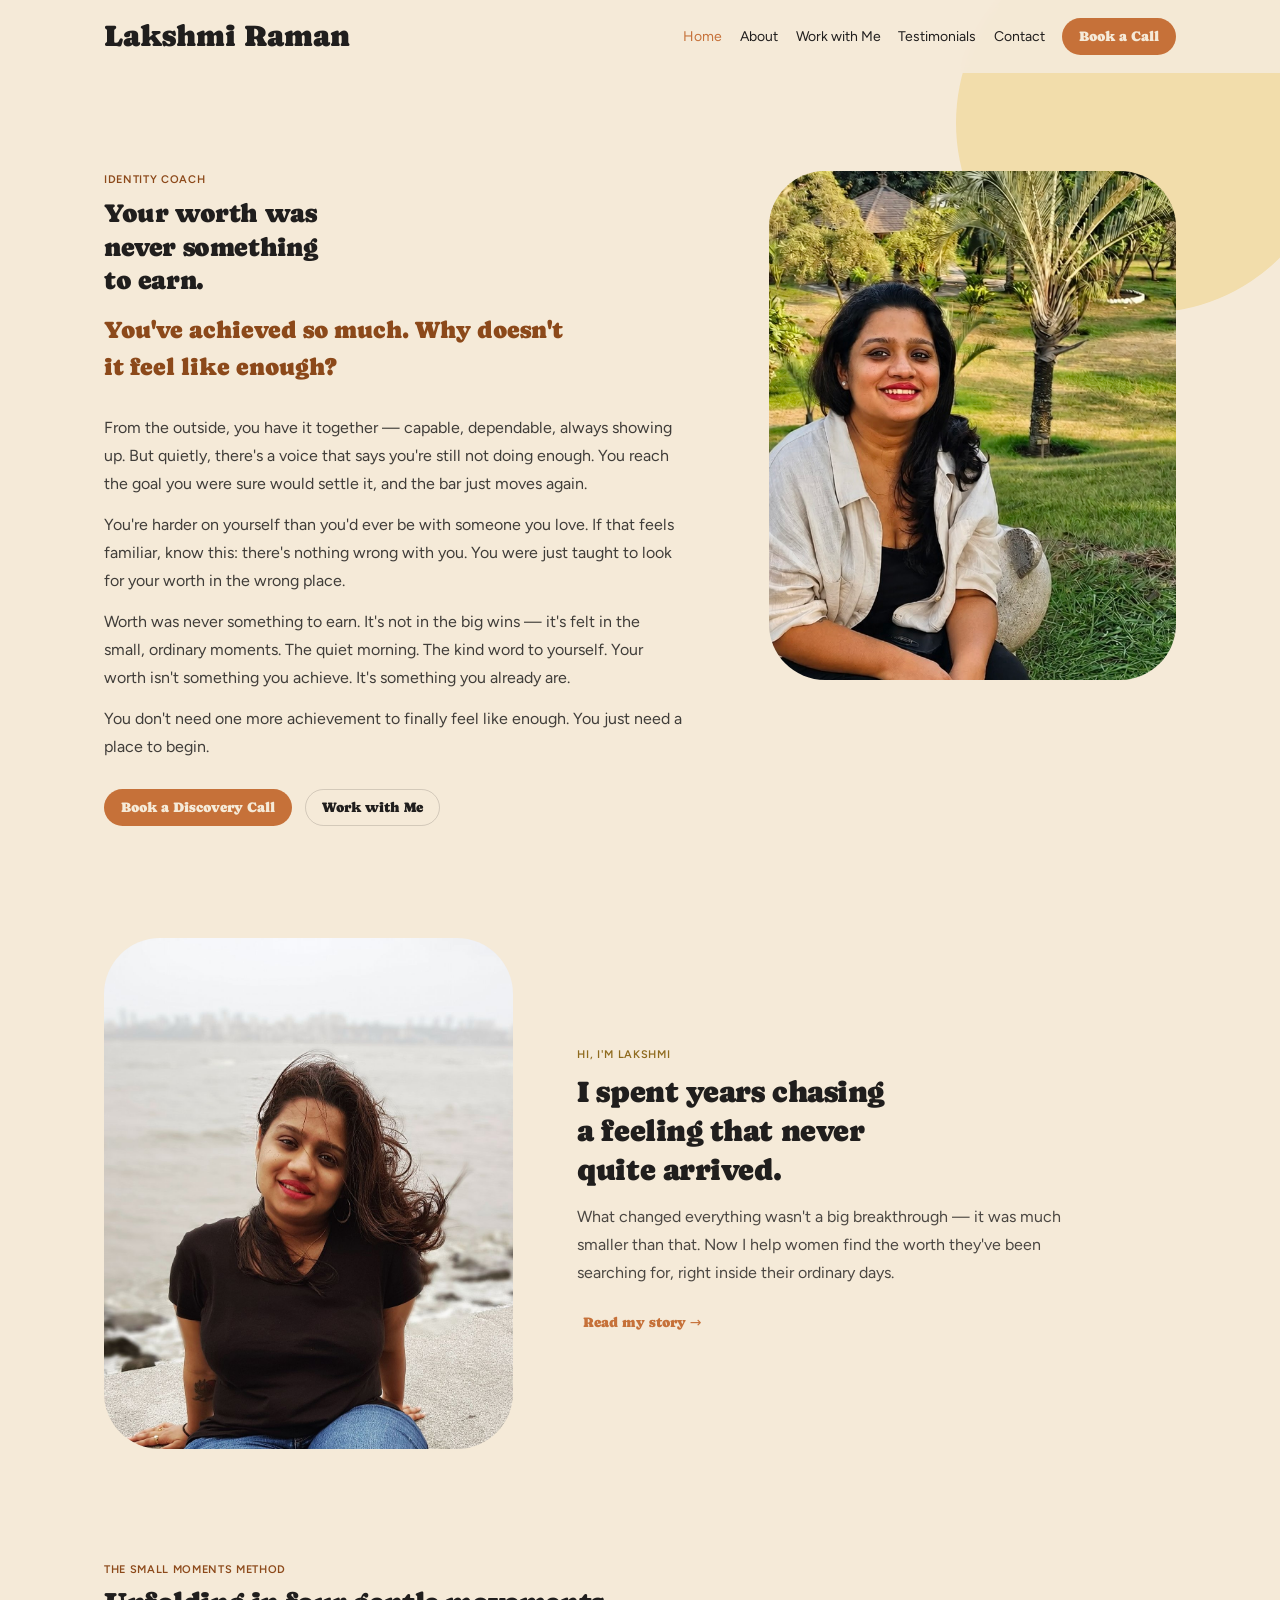
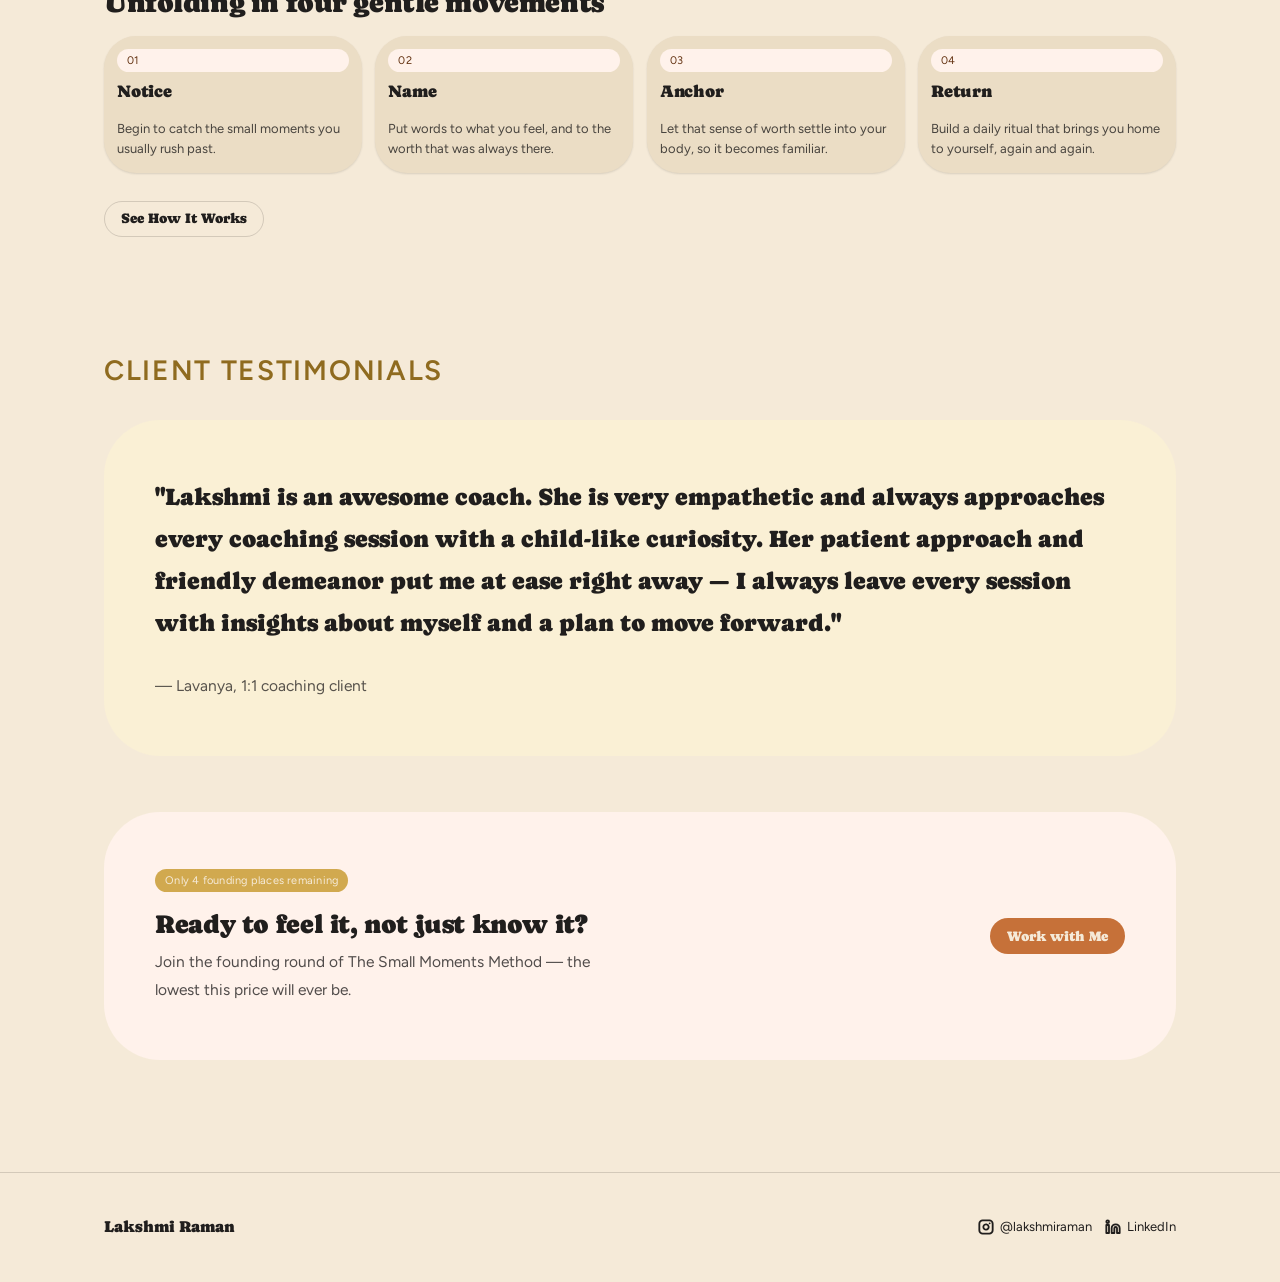
==== commit 96c51a44: "Make testimonials full-width, standardize heading (26px) and subheading (24px) sizes across pages" ====
--- a/index.html
+++ b/index.html
@@ -25,8 +25,8 @@
     <div style="position:absolute;right:-160px;top:-140px;width:380px;height:380px;border-radius:50%;background:var(--color-accent-2-200);pointer-events:none;z-index:-1"></div>
     <div class="col-text" style="flex:3 1 380px">
       <span class="eyebrow">Identity Coach</span>
-      <h1 style="font-size:clamp(36px, 5vw, 60px);line-height:1.15;margin:0 0 var(--space-3);max-width:16ch">Your worth was never something to earn.</h1>
-      <p style="font-family:var(--font-heading);font-weight:400;font-size:20px;color:var(--color-accent-700);margin:0 0 var(--leading);max-width:34ch">You've achieved so much. Why doesn't it feel like enough?</p>
+      <h1 style="font-size:26px;line-height:1.3;margin:0 0 var(--space-3);max-width:16ch">Your worth was never something to earn.</h1>
+      <p style="font-family:var(--font-heading);font-weight:400;font-size:24px;color:var(--color-accent-700);margin:0 0 var(--leading);max-width:34ch">You've achieved so much. Why doesn't it feel like enough?</p>
       <div style="font-size:16px;line-height:var(--leading);color:color-mix(in srgb, var(--color-text) 85%, transparent);display:flex;flex-direction:column;gap:var(--space-3);max-width:58ch">
         <p style="margin:0">From the outside, you have it together — capable, dependable, always showing up. But quietly, there's a voice that says you're still not doing enough. You reach the goal you were sure would settle it, and the bar just moves again.</p>
         <p style="margin:0">You're harder on yourself than you'd ever be with someone you love. If that feels familiar, know this: there's nothing wrong with you. You were just taught to look for your worth in the wrong place.</p>
@@ -84,7 +84,7 @@
   <section style="padding:calc(2 * var(--leading)) 0" id="testimonials">
     <span class="eyebrow sage" style="font-size:28px;margin:0 0 var(--leading)">Client Testimonials</span>
     <div class="grid-testimonials">
-      <figure class="panel panel-sage" style="margin:0">
+      <figure class="panel panel-sage testimonial-card" style="margin:0">
         <blockquote style="font-family:var(--font-heading);font-weight:400;font-size:clamp(20px, 2vw, 24px);line-height:calc(1.5 * var(--leading));margin:0">"Lakshmi is an awesome coach. She is very empathetic and always approaches every coaching session with a child-like curiosity. Her patient approach and friendly demeanor put me at ease right away — I always leave every session with insights about myself and a plan to move forward."</blockquote>
         <figcaption style="font-size:15.5px;line-height:var(--leading);color:color-mix(in srgb, var(--color-text) 75%, transparent);margin:var(--leading) 0 0">— Lavanya, 1:1 coaching client</figcaption>
       </figure>
--- a/styles.css
+++ b/styles.css
@@ -173,7 +173,9 @@
 .grid-4 { display: grid; grid-template-columns: repeat(auto-fit, minmax(200px, 1fr)); gap: var(--space-3); }
 .grid-icons { display: grid; grid-template-columns: repeat(auto-fit, minmax(160px, 1fr)); gap: var(--space-4); }
 .grid-outcomes { display: grid; grid-template-columns: repeat(auto-fit, minmax(260px, 1fr)); gap: var(--space-3) var(--leading); }
-.grid-testimonials { display: grid; grid-template-columns: repeat(auto-fit, minmax(320px, 1fr)); gap: var(--leading); align-items: stretch; }
+.grid-testimonials { display: flex; flex-direction: column; gap: var(--space-4); }
+.testimonial-card { border-radius: 28px; padding: calc(1.1 * var(--leading)) clamp(24px, 4vw, 48px); }
+.testimonial-card blockquote { max-width: 78ch; }
 .split { display: flex; flex-wrap: wrap; gap: var(--leading) clamp(24px, 5vw, 72px); align-items: center; }
 .split.top { align-items: flex-start; }
 .split > .col-photo { flex: 1 1 280px; min-width: 0; }
